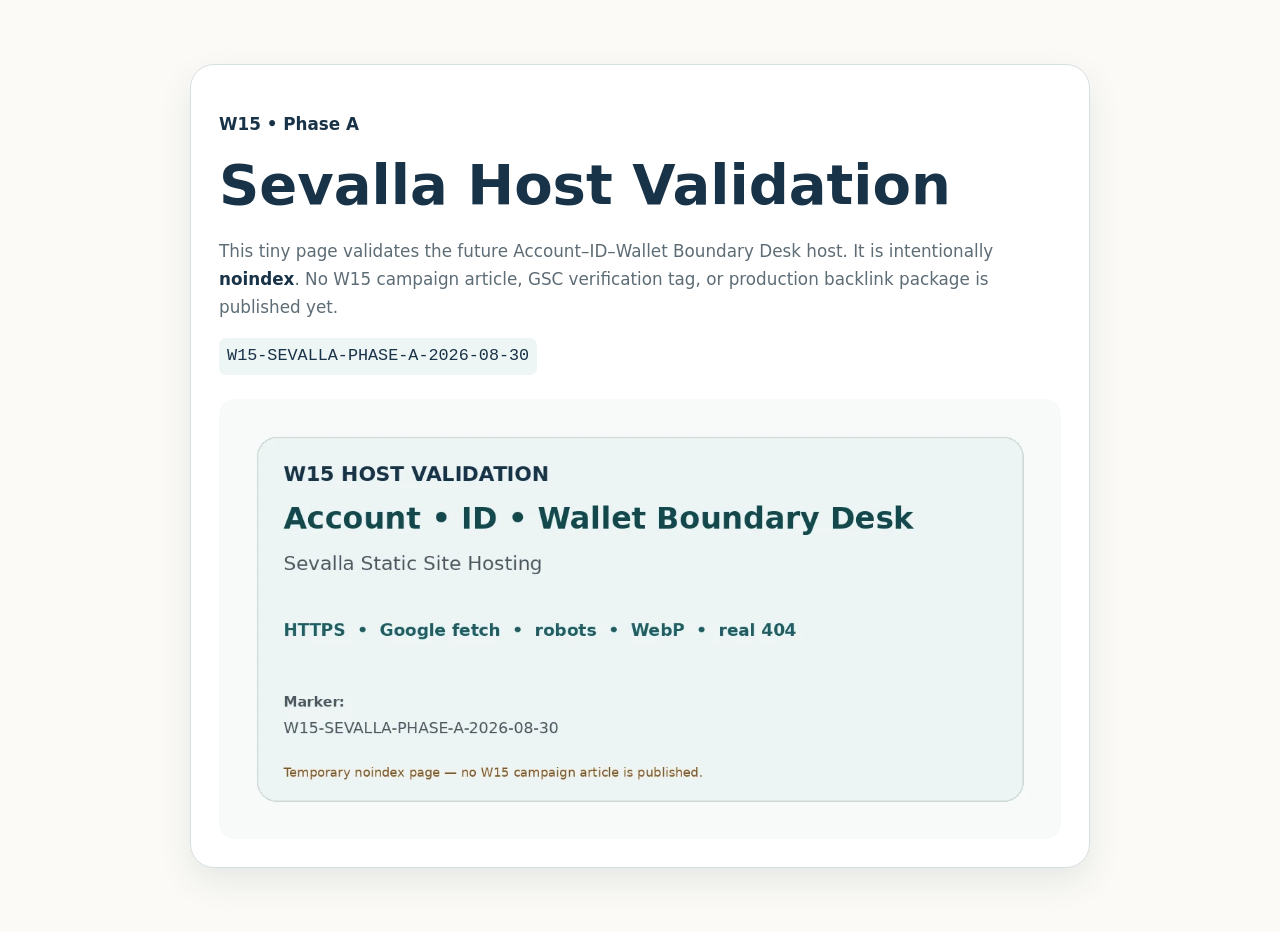
==== index.html @ b3100355 "Add files via upload" ====
<!doctype html>
<html lang="en-PK">
<head>
<meta charset="utf-8">
<meta name="viewport" content="width=device-width,initial-scale=1">
<title>W15 Host Validation — Account ID Wallet Boundary Desk</title>
<meta name="description" content="Temporary W15 Sevalla static-host validation page.">
<meta name="robots" content="noindex,follow,max-image-preview:large">
<meta name="googlebot" content="noindex,follow,max-image-preview:large">
<style>
:root{--ink:#183247;--muted:#5d6c75;--paper:#fbfaf6;--panel:#eef5f5;--line:#d7e0e1}
*{box-sizing:border-box}
body{margin:0;background:var(--paper);color:var(--ink);font-family:Inter,system-ui,-apple-system,BlinkMacSystemFont,"Segoe UI",sans-serif;line-height:1.68}
main{width:min(900px,calc(100% - 36px));margin:64px auto}
.card{background:#fff;border:1px solid var(--line);border-radius:24px;padding:28px;box-shadow:0 14px 34px rgba(24,50,71,.09)}
h1{font-size:clamp(2rem,5vw,3.5rem);line-height:1.08;margin:.15em 0 .38em}
p{font-size:1.05rem;color:var(--muted)}
strong{color:var(--ink)}
img{display:block;max-width:100%;height:auto;border-radius:16px;margin-top:24px}
code{display:inline-block;background:var(--panel);padding:.25em .48em;border-radius:7px;color:var(--ink)}
</style>
</head>
<body>
<main>
  <section class="card">
    <p><strong>W15 • Phase A</strong></p>
    <h1>Sevalla Host Validation</h1>
    <p>This tiny page validates the future Account–ID–Wallet Boundary Desk host. It is intentionally <strong>noindex</strong>. No W15 campaign article, GSC verification tag, or production backlink package is published yet.</p>
    <p><code>W15-SEVALLA-PHASE-A-2026-08-30</code></p>
    <img src="/validation.webp" width="1200" height="628" alt="W15 Sevalla host validation for Account ID Wallet boundary desk">
  </section>
</main>
</body>
</html>
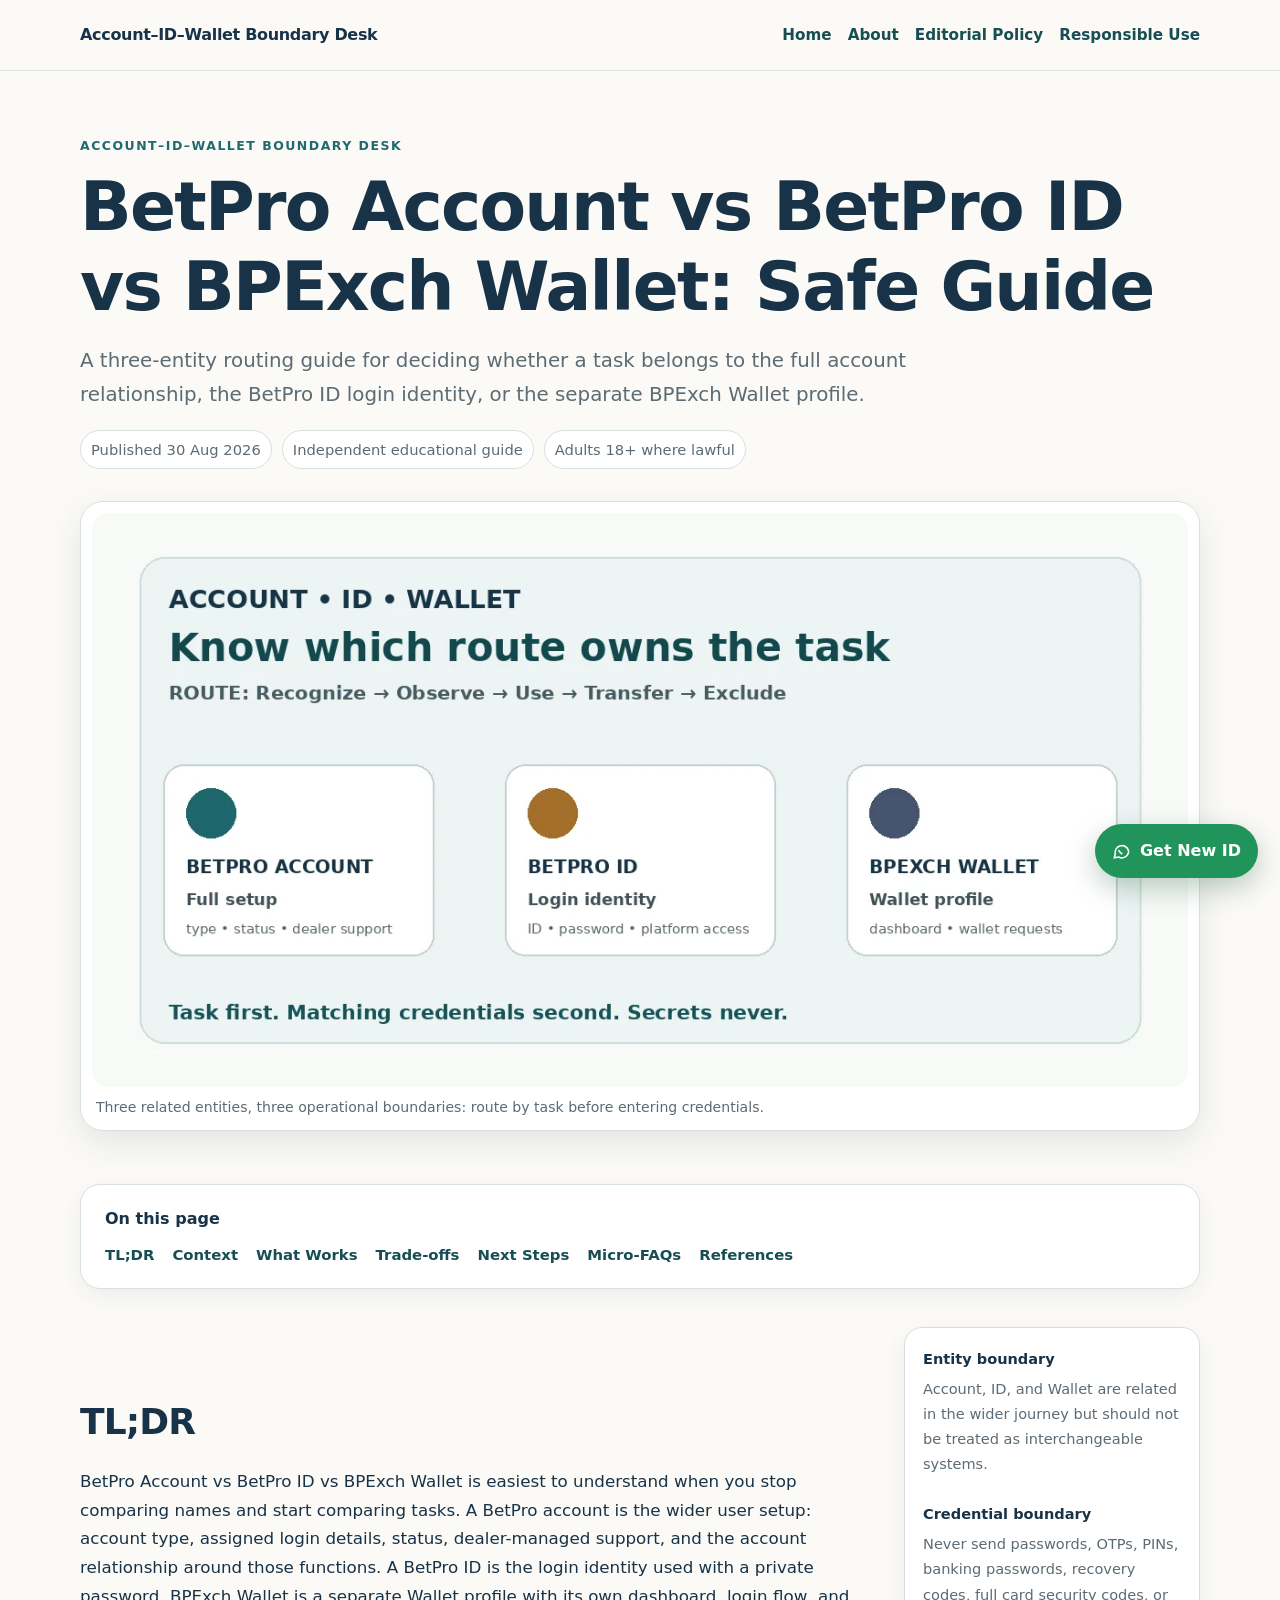
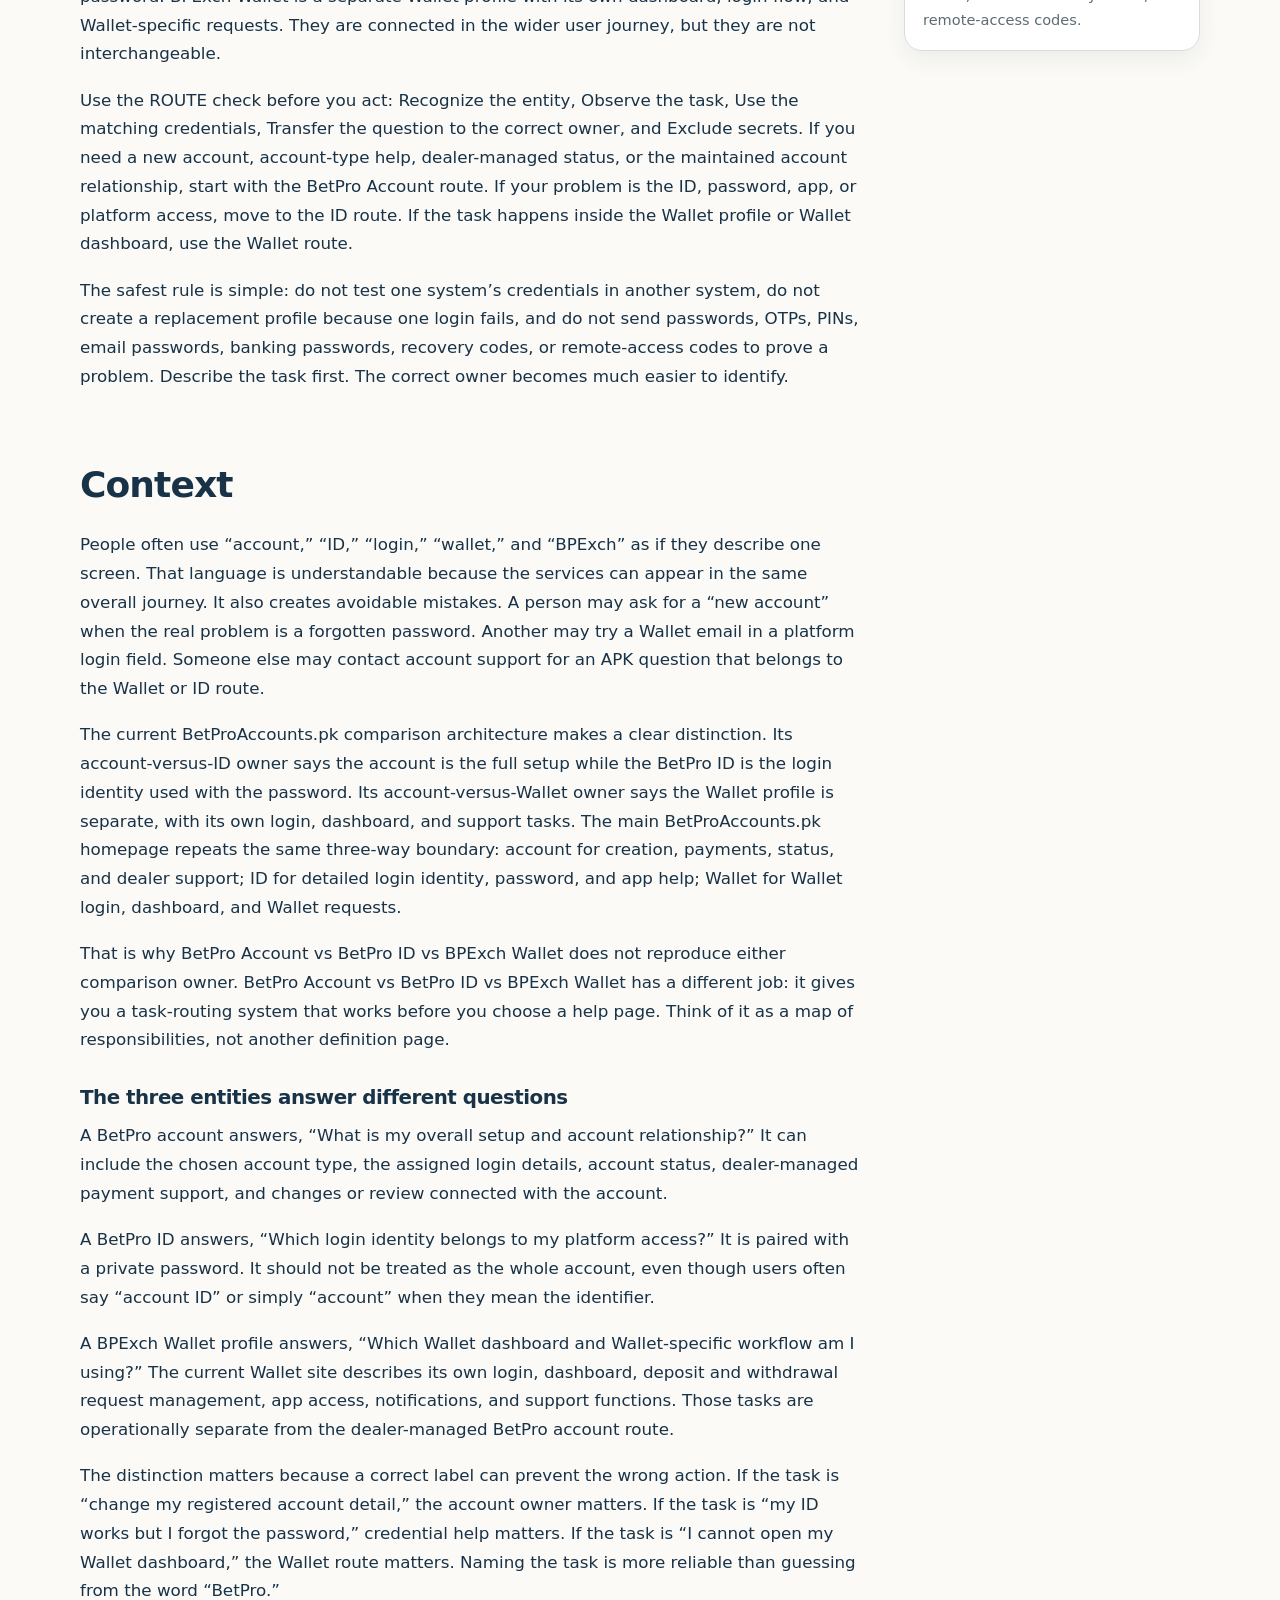
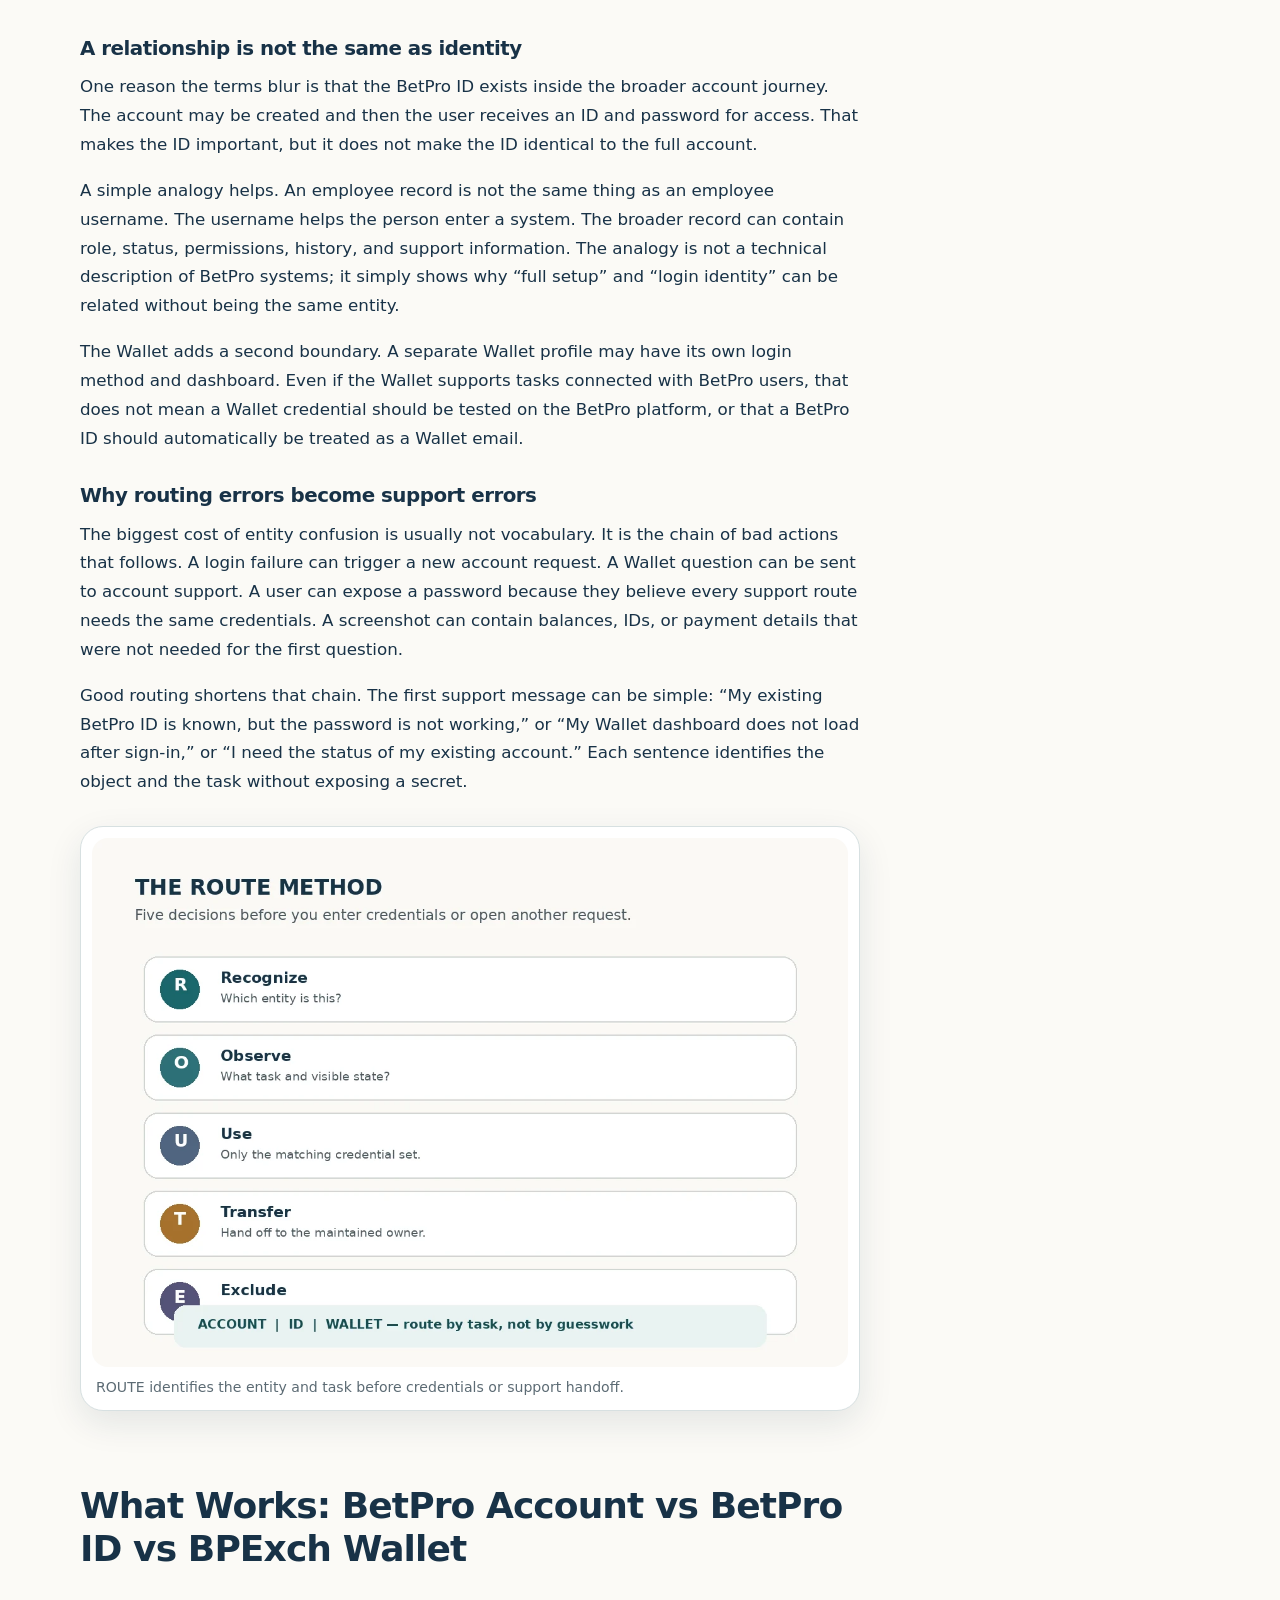
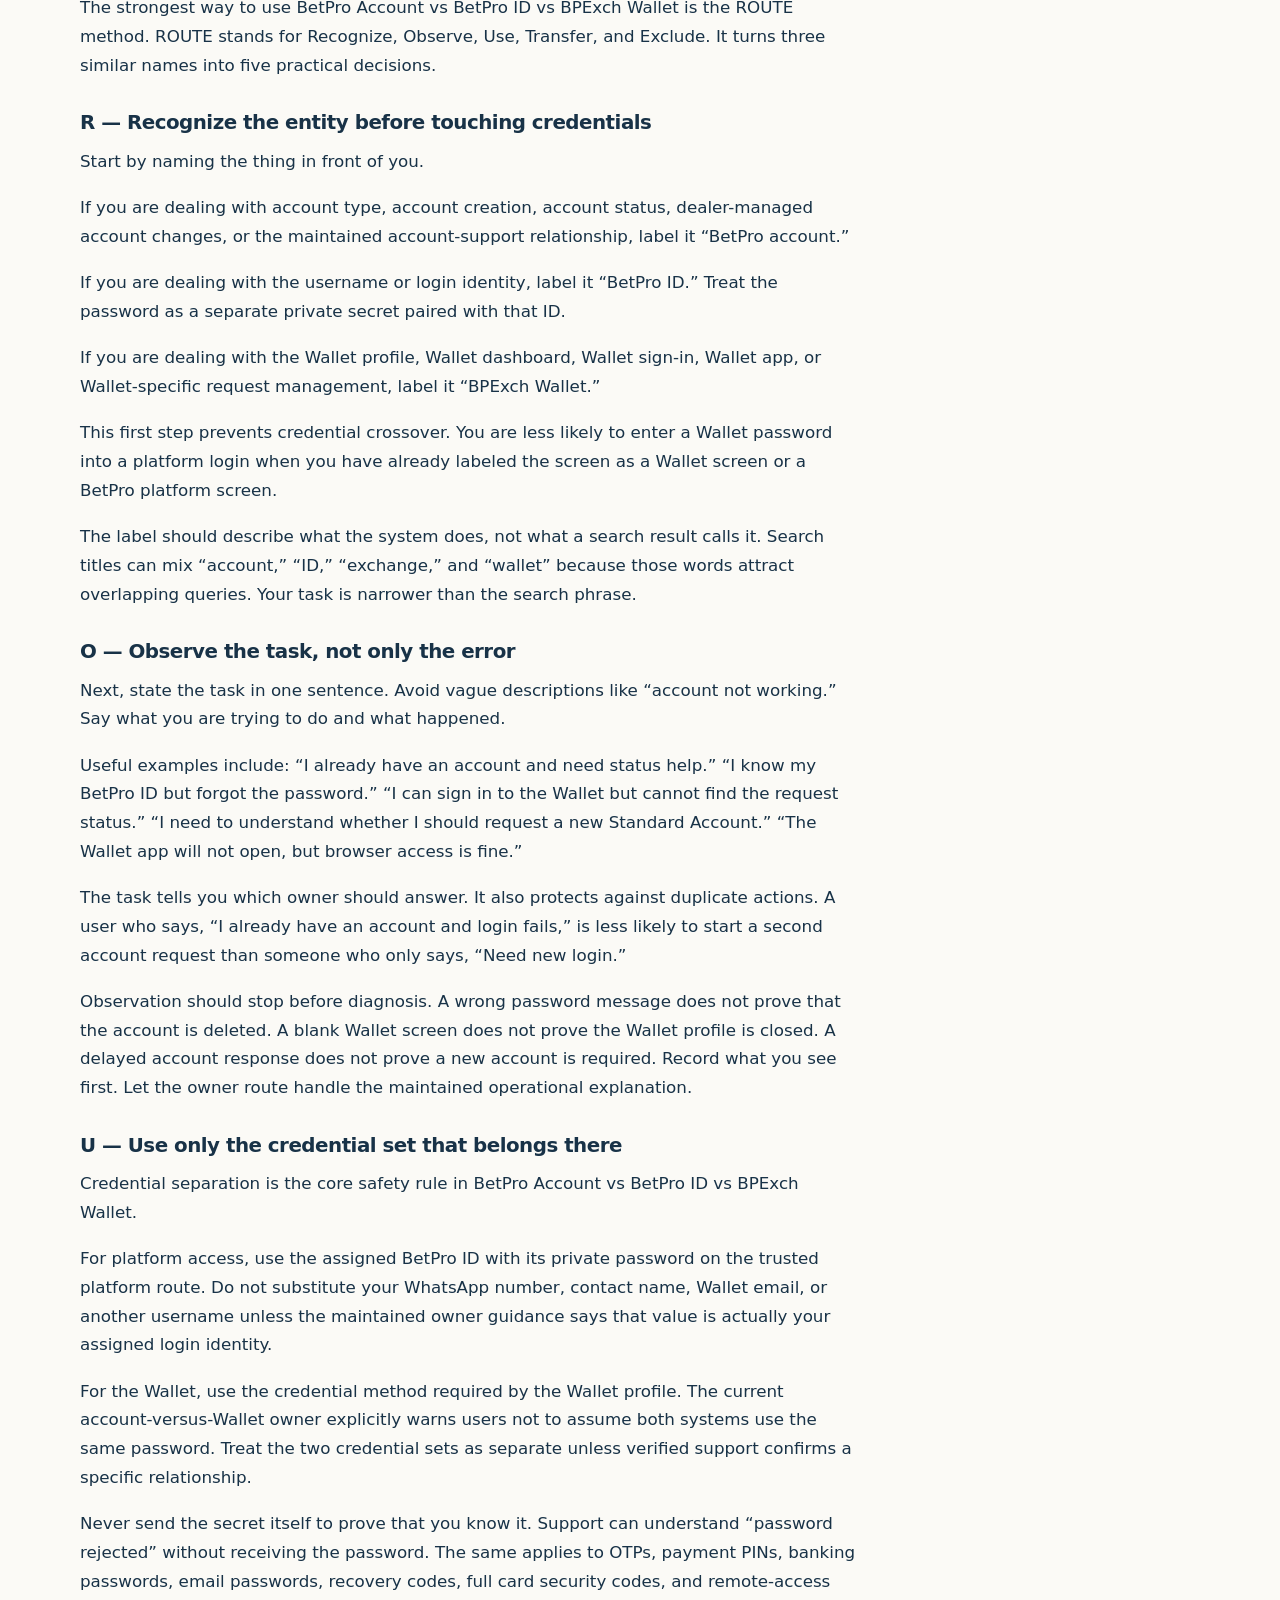
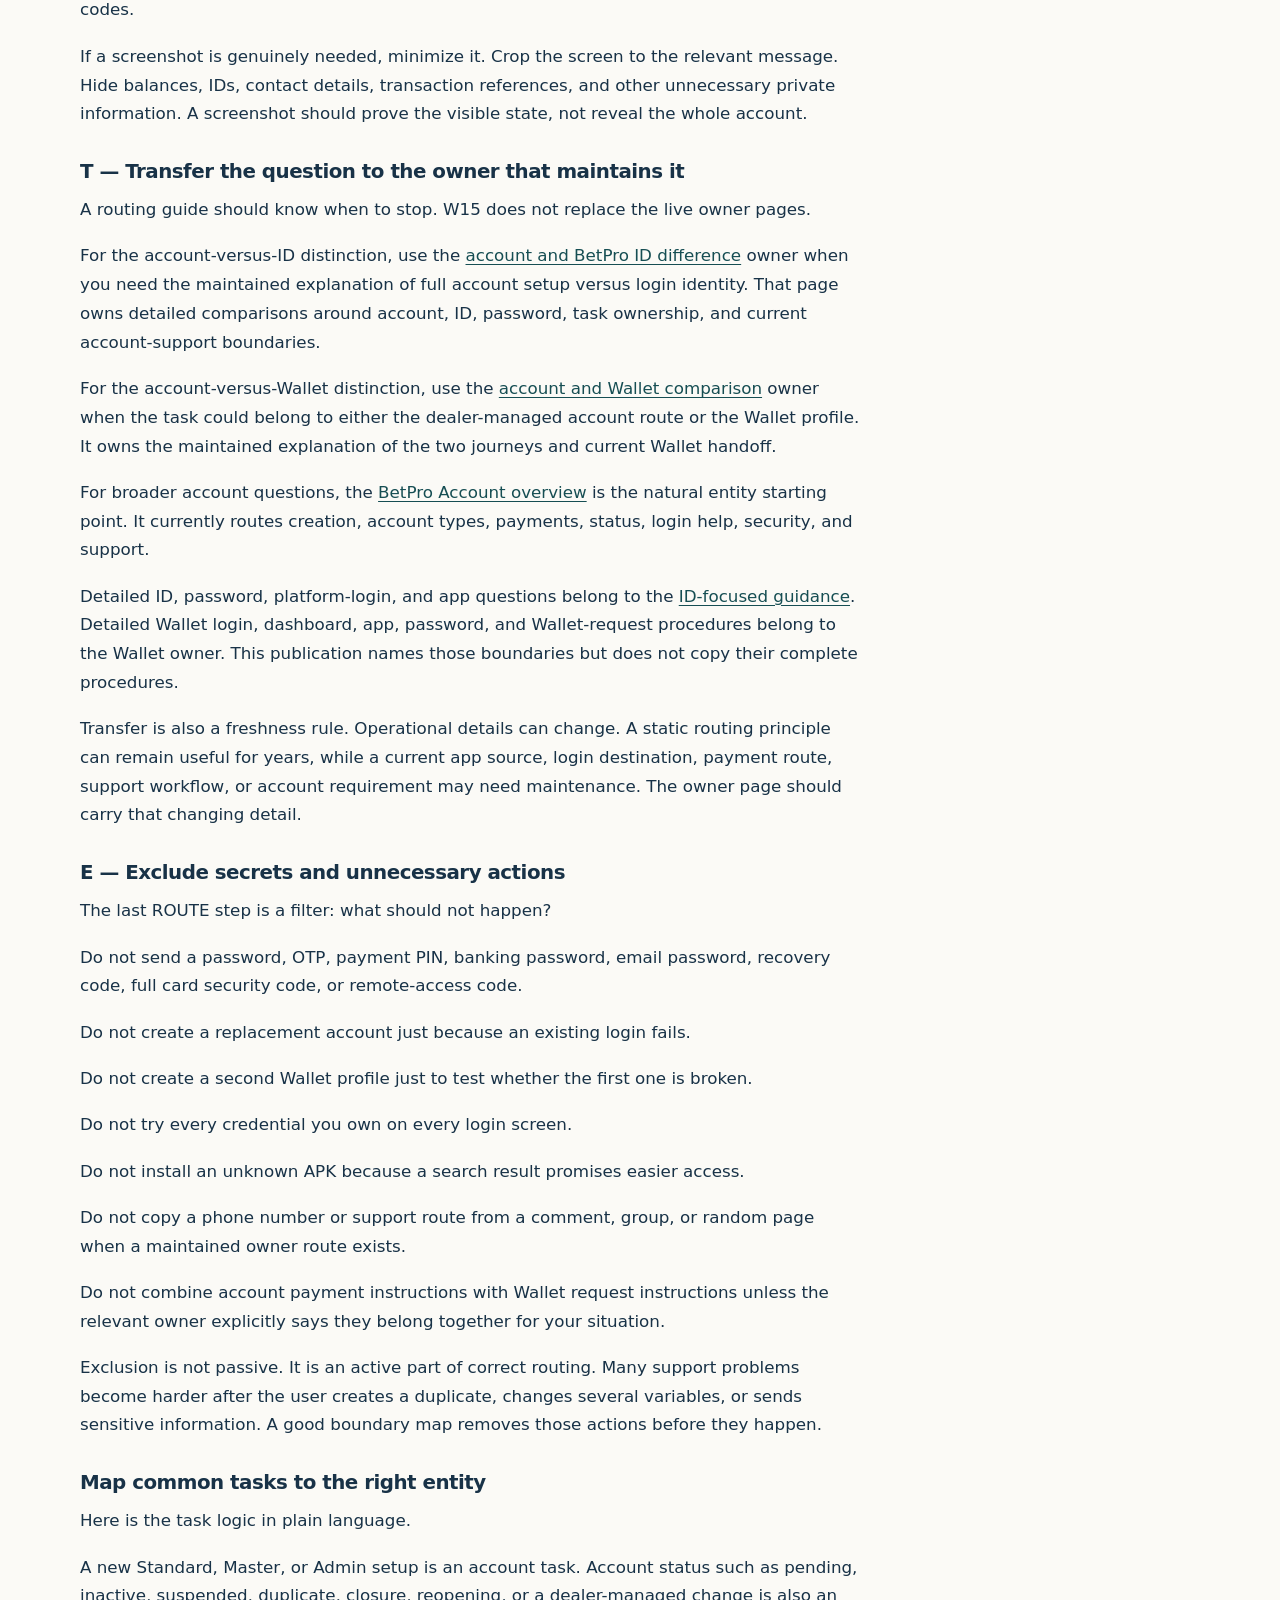
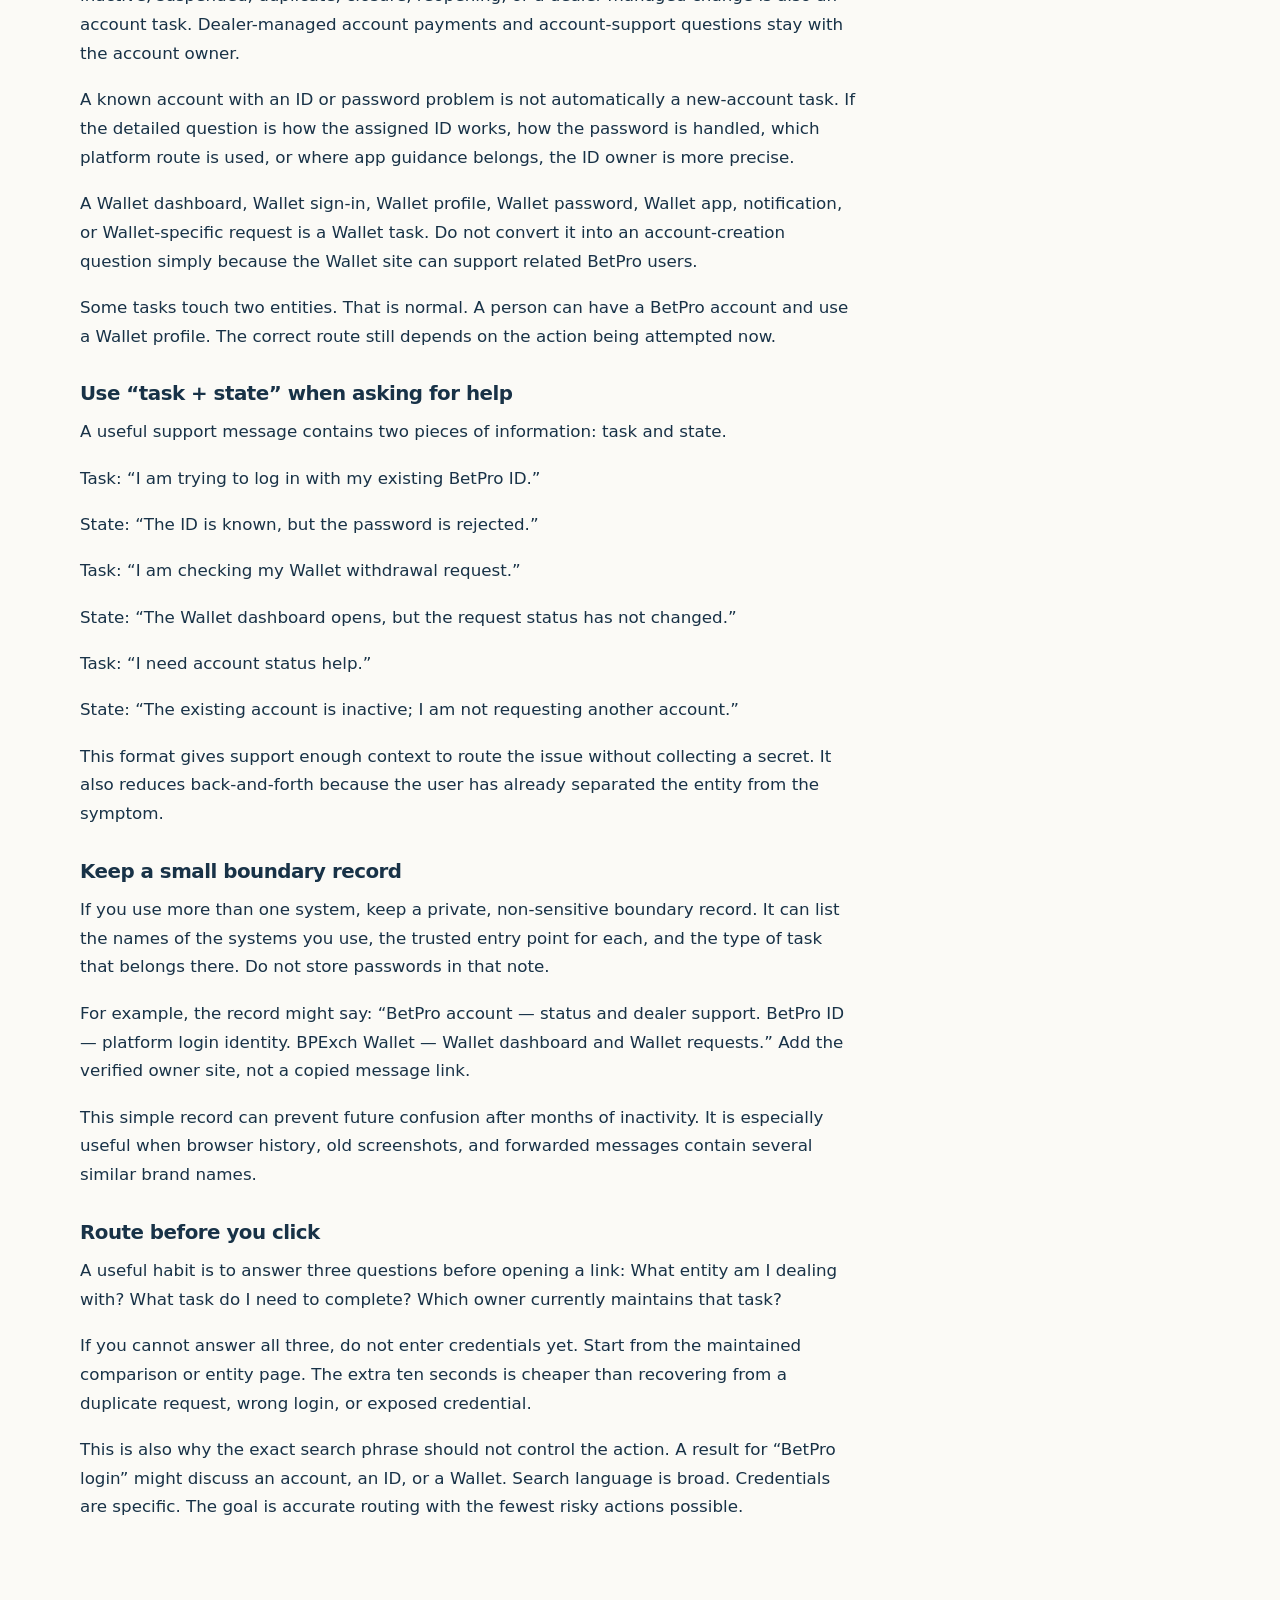
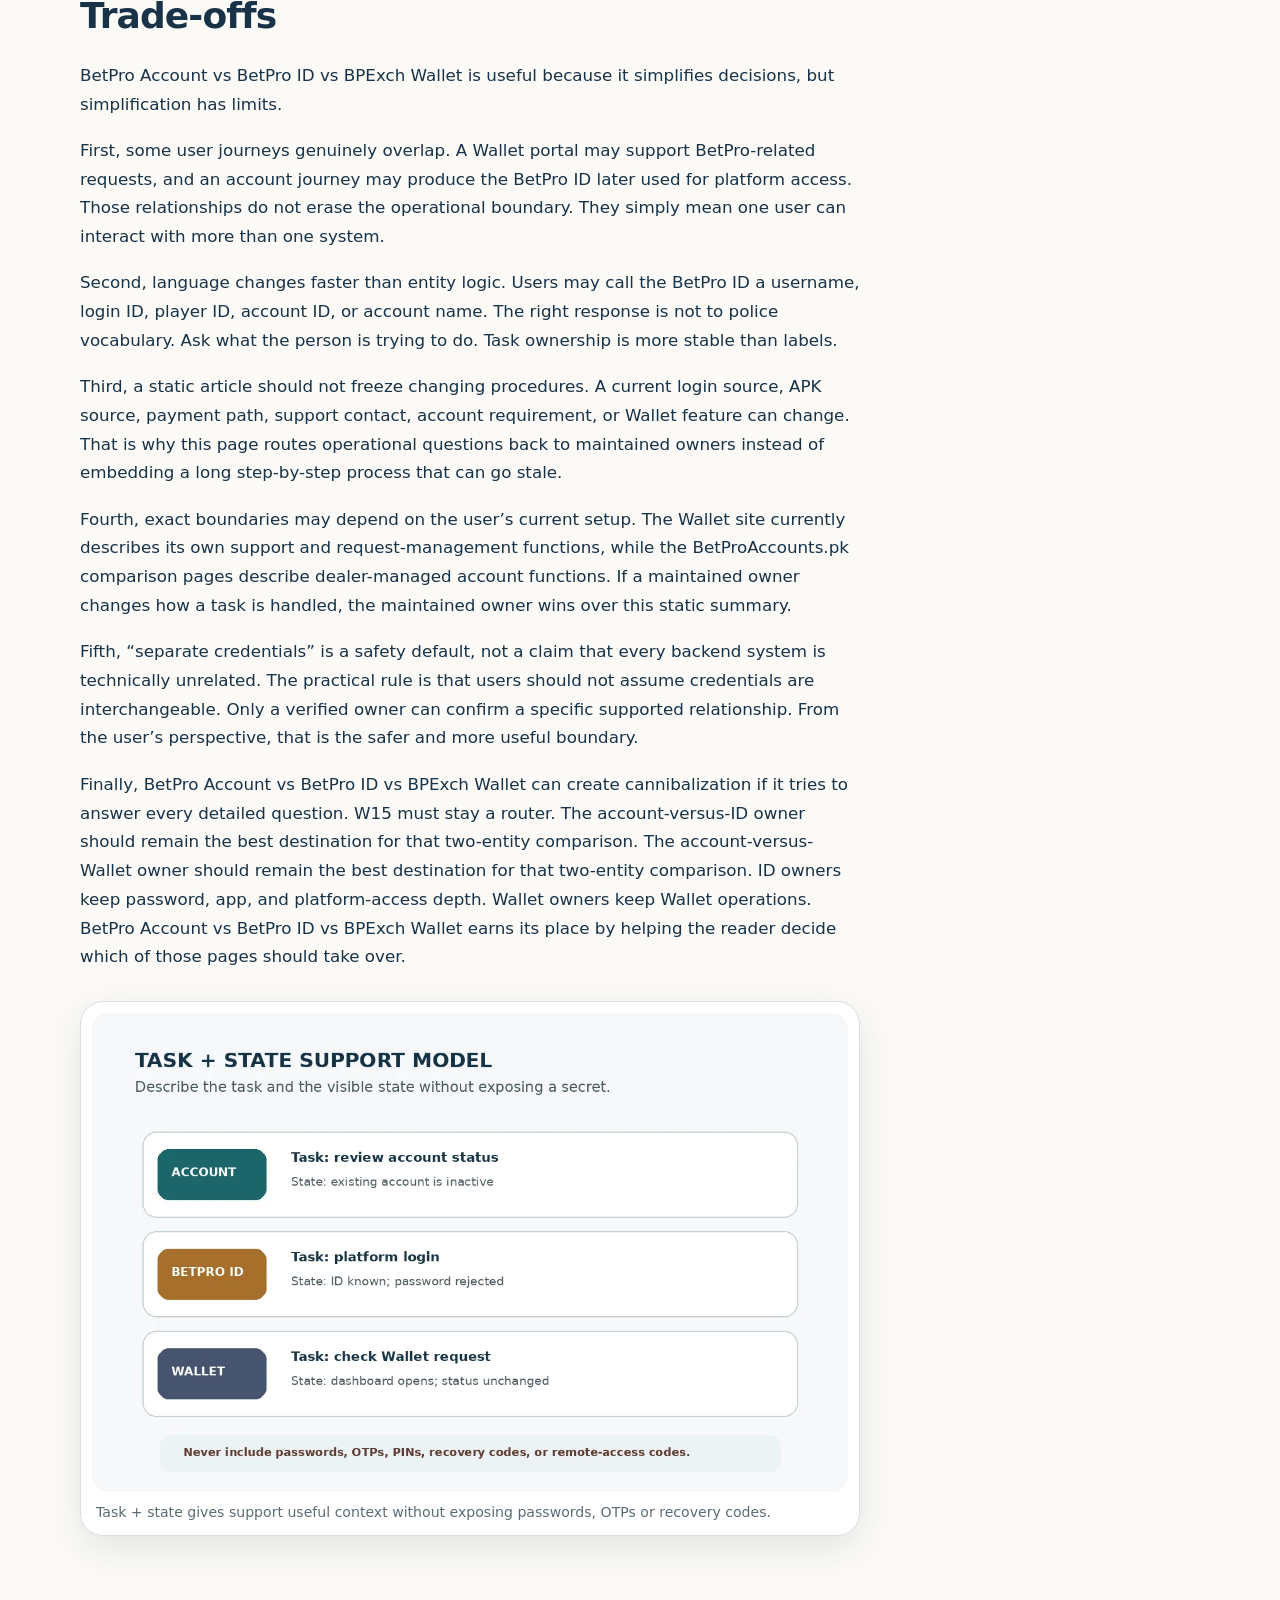
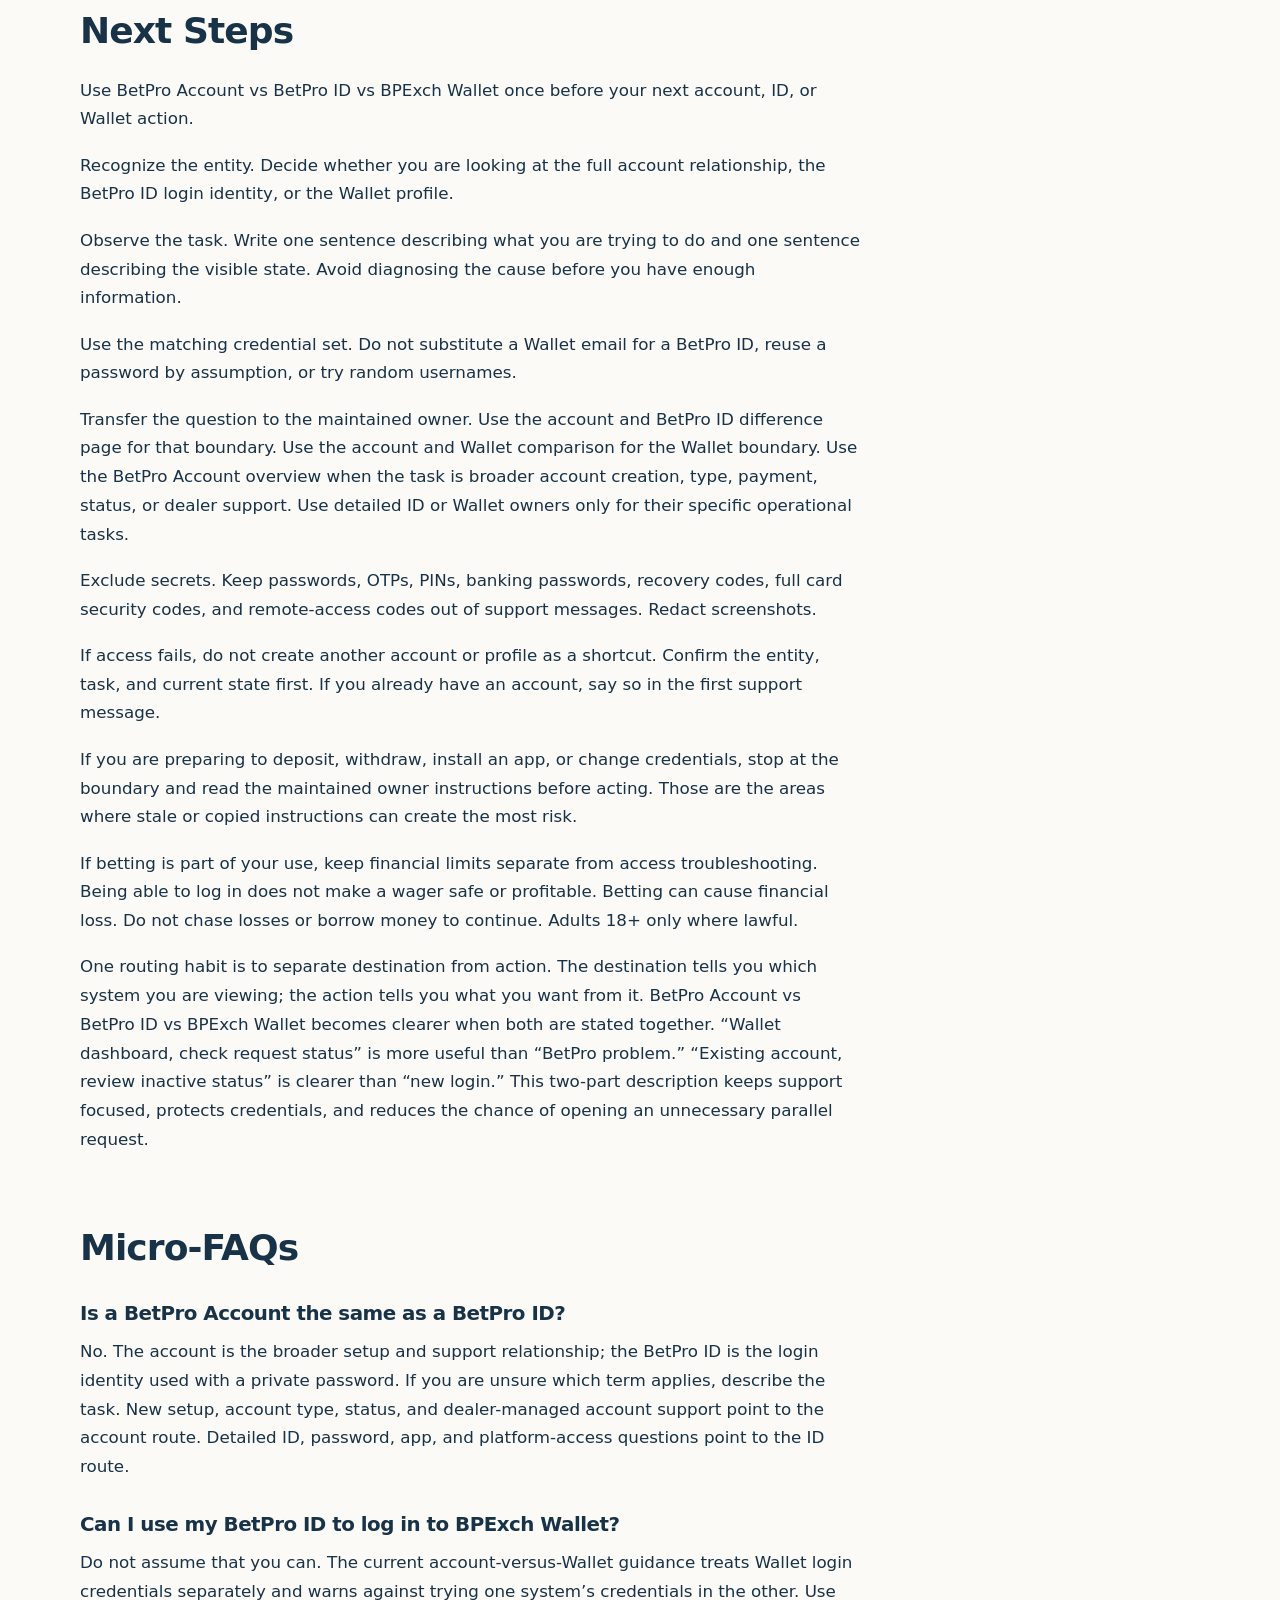
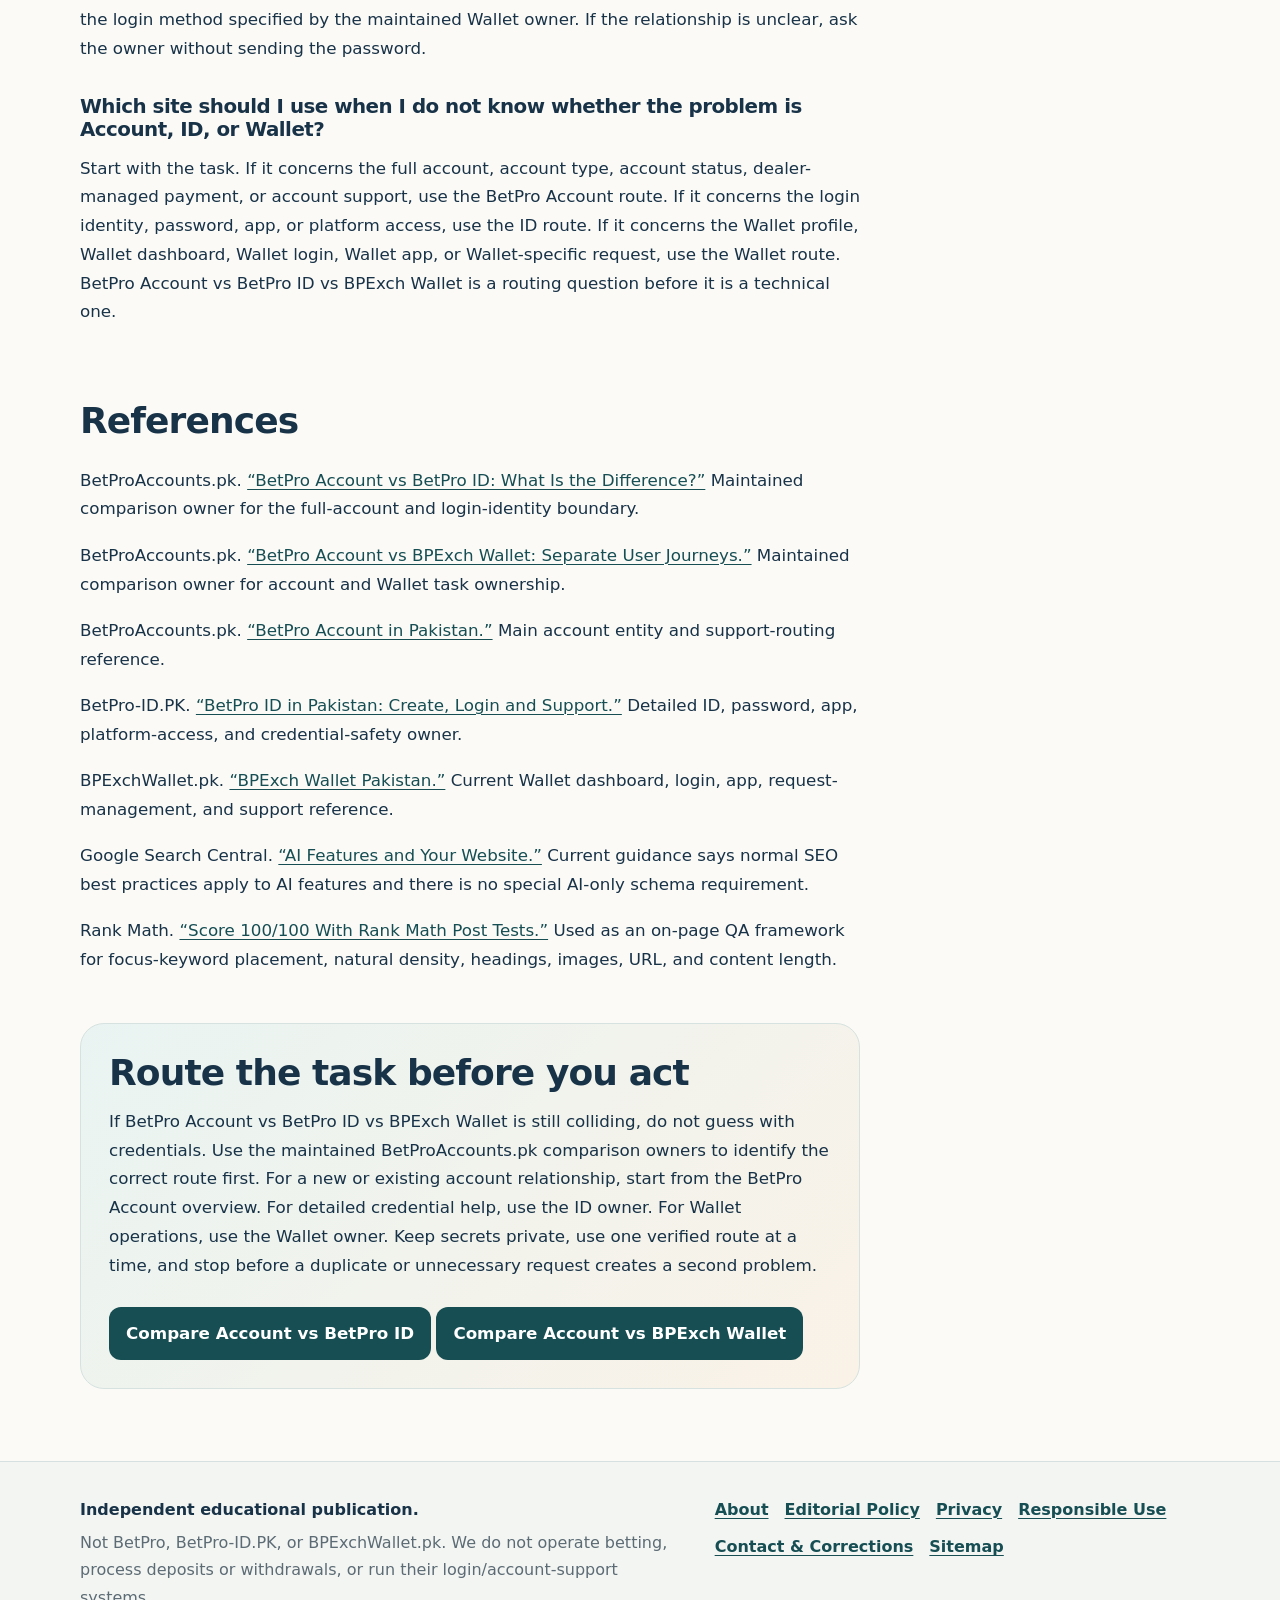
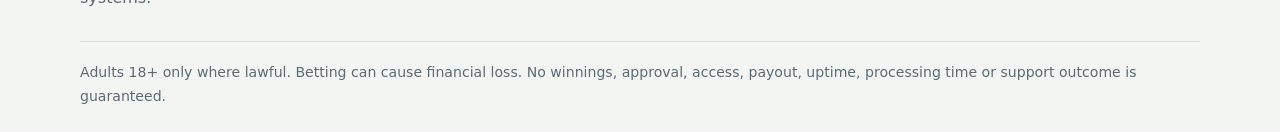
==== commit b0b8ae63: "Add files via upload" ====
--- a/index.html
+++ b/index.html
@@ -3,32 +3,122 @@
 <head>
 <meta charset="utf-8">
 <meta name="viewport" content="width=device-width,initial-scale=1">
-<title>W15 Host Validation — Account ID Wallet Boundary Desk</title>
-<meta name="description" content="Temporary W15 Sevalla static-host validation page.">
-<meta name="robots" content="noindex,follow,max-image-preview:large">
-<meta name="googlebot" content="noindex,follow,max-image-preview:large">
-<style>
-:root{--ink:#183247;--muted:#5d6c75;--paper:#fbfaf6;--panel:#eef5f5;--line:#d7e0e1}
-*{box-sizing:border-box}
-body{margin:0;background:var(--paper);color:var(--ink);font-family:Inter,system-ui,-apple-system,BlinkMacSystemFont,"Segoe UI",sans-serif;line-height:1.68}
-main{width:min(900px,calc(100% - 36px));margin:64px auto}
-.card{background:#fff;border:1px solid var(--line);border-radius:24px;padding:28px;box-shadow:0 14px 34px rgba(24,50,71,.09)}
-h1{font-size:clamp(2rem,5vw,3.5rem);line-height:1.08;margin:.15em 0 .38em}
-p{font-size:1.05rem;color:var(--muted)}
-strong{color:var(--ink)}
-img{display:block;max-width:100%;height:auto;border-radius:16px;margin-top:24px}
-code{display:inline-block;background:var(--panel);padding:.25em .48em;border-radius:7px;color:var(--ink)}
-</style>
+<title>BetPro Account vs BetPro ID vs BPExch Wallet: Safe Guide</title>
+<meta name="description" content="BetPro Account vs BetPro ID vs BPExch Wallet explained by task, credentials, support owner, and privacy boundaries so you choose the right route.">
+<meta name="robots" content="index,follow,max-image-preview:large">
+<meta name="googlebot" content="index,follow,max-image-preview:large">
+<meta name="google-site-verification" content="hveNknq0QRb-euWzdTjgXAFqVO-na70JGhI0lfQrDl8">
+<link rel="canonical" href="https://betpro-account-ecvu1.sevalla.page/">
+<link rel="stylesheet" href="/assets-v15.css?v=20260830">
+<link rel="icon" href="/favicon.svg" type="image/svg+xml">
+<link rel="manifest" href="/site.webmanifest">
+<meta name="theme-color" content="#183247">
+<meta property="og:type" content="article">
+<meta property="og:title" content="BetPro Account vs BetPro ID vs BPExch Wallet: Safe Guide">
+<meta property="og:description" content="BetPro Account vs BetPro ID vs BPExch Wallet explained by task, credentials, support owner, and privacy boundaries so you choose the right route.">
+<meta property="og:url" content="https://betpro-account-ecvu1.sevalla.page/">
+<meta property="og:image" content="https://betpro-account-ecvu1.sevalla.page/images/betpro-account-vs-id-vs-wallet.webp">
+<meta property="og:image:width" content="1200">
+<meta property="og:image:height" content="628">
+<meta property="og:image:alt" content="BetPro Account vs BetPro ID vs BPExch Wallet — safe task and credential boundary map">
+<meta property="og:locale" content="en_PK">
+<meta name="twitter:card" content="summary_large_image">
+<meta name="twitter:title" content="BetPro Account vs BetPro ID vs BPExch Wallet: Safe Guide">
+<meta name="twitter:description" content="BetPro Account vs BetPro ID vs BPExch Wallet explained by task, credentials, support owner, and privacy boundaries so you choose the right route.">
+<meta name="twitter:image" content="https://betpro-account-ecvu1.sevalla.page/images/betpro-account-vs-id-vs-wallet.webp">
+<script type="application/ld+json">{"@context":"https://schema.org","@graph":[{"@type":"Organization","@id":"https://betpro-account-ecvu1.sevalla.page/#organization","name":"Account–ID–Wallet Boundary Desk","url":"https://betpro-account-ecvu1.sevalla.page/","description":"Independent educational publication for routing BetPro Account, BetPro ID and BPExch Wallet tasks."},{"@type":"WebSite","@id":"https://betpro-account-ecvu1.sevalla.page/#website","url":"https://betpro-account-ecvu1.sevalla.page/","name":"Account–ID–Wallet Boundary Desk","publisher":{"@id":"https://betpro-account-ecvu1.sevalla.page/#organization"},"inLanguage":"en-PK"},{"@type":"WebPage","@id":"https://betpro-account-ecvu1.sevalla.page/#webpage","url":"https://betpro-account-ecvu1.sevalla.page/","name":"BetPro Account vs BetPro ID vs BPExch Wallet: Safe Guide","description":"BetPro Account vs BetPro ID vs BPExch Wallet explained by task, credentials, support owner, and privacy boundaries so you choose the right route.","isPartOf":{"@id":"https://betpro-account-ecvu1.sevalla.page/#website"},"breadcrumb":{"@id":"https://betpro-account-ecvu1.sevalla.page/#breadcrumb"},"inLanguage":"en-PK"},{"@type":"Article","@id":"https://betpro-account-ecvu1.sevalla.page/#article","headline":"BetPro Account vs BetPro ID vs BPExch Wallet: Safe Guide","description":"BetPro Account vs BetPro ID vs BPExch Wallet explained by task, credentials, support owner, and privacy boundaries so you choose the right route.","mainEntityOfPage":{"@id":"https://betpro-account-ecvu1.sevalla.page/#webpage"},"author":{"@id":"https://betpro-account-ecvu1.sevalla.page/#organization"},"publisher":{"@id":"https://betpro-account-ecvu1.sevalla.page/#organization"},"datePublished":"2026-08-30","dateModified":"2026-08-30","image":["https://betpro-account-ecvu1.sevalla.page/images/betpro-account-vs-id-vs-wallet.webp","https://betpro-account-ecvu1.sevalla.page/images/route-entity-decision-map.webp","https://betpro-account-ecvu1.sevalla.page/images/task-state-safe-support.webp"],"about":[{"@type":"Thing","name":"BetPro Account"},{"@type":"Thing","name":"BetPro ID"},{"@type":"Thing","name":"BPExch Wallet"},{"@type":"Thing","name":"task routing"}],"isAccessibleForFree":true,"inLanguage":"en-PK"},{"@type":"BreadcrumbList","@id":"https://betpro-account-ecvu1.sevalla.page/#breadcrumb","itemListElement":[{"@type":"ListItem","position":1,"name":"Home","item":"https://betpro-account-ecvu1.sevalla.page/"}]}]}</script>
 </head>
 <body>
-<main>
-  <section class="card">
-    <p><strong>W15 • Phase A</strong></p>
-    <h1>Sevalla Host Validation</h1>
-    <p>This tiny page validates the future Account–ID–Wallet Boundary Desk host. It is intentionally <strong>noindex</strong>. No W15 campaign article, GSC verification tag, or production backlink package is published yet.</p>
-    <p><code>W15-SEVALLA-PHASE-A-2026-08-30</code></p>
-    <img src="/validation.webp" width="1200" height="628" alt="W15 Sevalla host validation for Account ID Wallet boundary desk">
-  </section>
+<a class="skip" href="#main">Skip to content</a>
+<header class="site-header">
+  <div class="wrap nav-wrap">
+    <a class="brand" href="/">Account–ID–Wallet Boundary Desk</a>
+    <nav aria-label="Primary">
+      <a href="/">Home</a>
+      <a href="/about.html">About</a>
+      <a href="/editorial-policy.html">Editorial Policy</a>
+      <a href="/responsible-use.html">Responsible Use</a>
+    </nav>
+  </div>
+</header>
+<main id="main">
+<section class="hero">
+  <div class="wrap">
+    <p class="eyebrow">Account–ID–Wallet Boundary Desk</p>
+    <h1>BetPro Account vs BetPro ID vs BPExch Wallet: Safe Guide</h1>
+    <p class="deck">A three-entity routing guide for deciding whether a task belongs to the full account relationship, the BetPro ID login identity, or the separate BPExch Wallet profile.</p>
+    <div class="meta-row">
+      <span class="badge">Published 30 Aug 2026</span>
+      <span class="badge">Independent educational guide</span>
+      <span class="badge">Adults 18+ where lawful</span>
+    </div>
+    <figure class="hero-figure" data-exclude-wordcount="true">
+      <img src="/images/betpro-account-vs-id-vs-wallet.webp" width="1200" height="628"
+      alt="BetPro Account vs BetPro ID vs BPExch Wallet — safe task and credential boundary map" fetchpriority="high" decoding="async">
+      <figcaption>Three related entities, three operational boundaries: route by task before entering credentials.</figcaption>
+    </figure>
+  </div>
+</section>
+
+<nav class="toc wrap" aria-label="Article contents" data-exclude-wordcount="true">
+  <strong>On this page</strong>
+  <ul>
+    <li><a href="#tldr">TL;DR</a></li>
+    <li><a href="#context">Context</a></li>
+    <li><a href="#what-works">What Works</a></li>
+    <li><a href="#trade-offs">Trade-offs</a></li>
+    <li><a href="#next-steps">Next Steps</a></li>
+    <li><a href="#micro-faqs">Micro-FAQs</a></li>
+    <li><a href="#references">References</a></li>
+  </ul>
+</nav>
+
+<div class="wrap article-shell">
+  <article id="article-body" aria-label="BetPro Account vs BetPro ID vs BPExch Wallet guide">
+    <h2 id="tldr">TL;DR</h2><p>BetPro Account vs BetPro ID vs BPExch Wallet is easiest to understand when you stop comparing names and start comparing tasks. A BetPro account is the wider user setup: account type, assigned login details, status, dealer-managed support, and the account relationship around those functions. A BetPro ID is the login identity used with a private password. BPExch Wallet is a separate Wallet profile with its own dashboard, login flow, and Wallet-specific requests. They are connected in the wider user journey, but they are not interchangeable.</p><p>Use the ROUTE check before you act: Recognize the entity, Observe the task, Use the matching credentials, Transfer the question to the correct owner, and Exclude secrets. If you need a new account, account-type help, dealer-managed status, or the maintained account relationship, start with the BetPro Account route. If your problem is the ID, password, app, or platform access, move to the ID route. If the task happens inside the Wallet profile or Wallet dashboard, use the Wallet route.</p><p>The safest rule is simple: do not test one system’s credentials in another system, do not create a replacement profile because one login fails, and do not send passwords, OTPs, PINs, email passwords, banking passwords, recovery codes, or remote-access codes to prove a problem. Describe the task first. The correct owner becomes much easier to identify.</p><h2 id="context">Context</h2><p>People often use “account,” “ID,” “login,” “wallet,” and “BPExch” as if they describe one screen. That language is understandable because the services can appear in the same overall journey. It also creates avoidable mistakes. A person may ask for a “new account” when the real problem is a forgotten password. Another may try a Wallet email in a platform login field. Someone else may contact account support for an APK question that belongs to the Wallet or ID route.</p><p>The current BetProAccounts.pk comparison architecture makes a clear distinction. Its account-versus-ID owner says the account is the full setup while the BetPro ID is the login identity used with the password. Its account-versus-Wallet owner says the Wallet profile is separate, with its own login, dashboard, and support tasks. The main BetProAccounts.pk homepage repeats the same three-way boundary: account for creation, payments, status, and dealer support; ID for detailed login identity, password, and app help; Wallet for Wallet login, dashboard, and Wallet requests.</p><p>That is why BetPro Account vs BetPro ID vs BPExch Wallet does not reproduce either comparison owner. BetPro Account vs BetPro ID vs BPExch Wallet has a different job: it gives you a task-routing system that works before you choose a help page. Think of it as a map of responsibilities, not another definition page.</p><h3 id="the-three-entities-answer-different-questions">The three entities answer different questions</h3><p>A BetPro account answers, “What is my overall setup and account relationship?” It can include the chosen account type, the assigned login details, account status, dealer-managed payment support, and changes or review connected with the account.</p><p>A BetPro ID answers, “Which login identity belongs to my platform access?” It is paired with a private password. It should not be treated as the whole account, even though users often say “account ID” or simply “account” when they mean the identifier.</p><p>A BPExch Wallet profile answers, “Which Wallet dashboard and Wallet-specific workflow am I using?” The current Wallet site describes its own login, dashboard, deposit and withdrawal request management, app access, notifications, and support functions. Those tasks are operationally separate from the dealer-managed BetPro account route.</p><p>The distinction matters because a correct label can prevent the wrong action. If the task is “change my registered account detail,” the account owner matters. If the task is “my ID works but I forgot the password,” credential help matters. If the task is “I cannot open my Wallet dashboard,” the Wallet route matters. Naming the task is more reliable than guessing from the word “BetPro.”</p><h3 id="a-relationship-is-not-the-same-as-identity">A relationship is not the same as identity</h3><p>One reason the terms blur is that the BetPro ID exists inside the broader account journey. The account may be created and then the user receives an ID and password for access. That makes the ID important, but it does not make the ID identical to the full account.</p><p>A simple analogy helps. An employee record is not the same thing as an employee username. The username helps the person enter a system. The broader record can contain role, status, permissions, history, and support information. The analogy is not a technical description of BetPro systems; it simply shows why “full setup” and “login identity” can be related without being the same entity.</p><p>The Wallet adds a second boundary. A separate Wallet profile may have its own login method and dashboard. Even if the Wallet supports tasks connected with BetPro users, that does not mean a Wallet credential should be tested on the BetPro platform, or that a BetPro ID should automatically be treated as a Wallet email.</p><h3 id="why-routing-errors-become-support-errors">Why routing errors become support errors</h3><p>The biggest cost of entity confusion is usually not vocabulary. It is the chain of bad actions that follows. A login failure can trigger a new account request. A Wallet question can be sent to account support. A user can expose a password because they believe every support route needs the same credentials. A screenshot can contain balances, IDs, or payment details that were not needed for the first question.</p><p>Good routing shortens that chain. The first support message can be simple: “My existing BetPro ID is known, but the password is not working,” or “My Wallet dashboard does not load after sign-in,” or “I need the status of my existing account.” Each sentence identifies the object and the task without exposing a secret.</p><figure class="content-figure" data-exclude-wordcount="true">
+<img src="/images/route-entity-decision-map.webp" width="1200" height="840" loading="lazy" decoding="async"
+alt="ROUTE decision map for BetPro Account, BetPro ID and BPExch Wallet">
+<figcaption>ROUTE identifies the entity and task before credentials or support handoff.</figcaption>
+</figure><h2 id="what-works">What Works: BetPro Account vs BetPro ID vs BPExch Wallet</h2><p>The strongest way to use BetPro Account vs BetPro ID vs BPExch Wallet is the ROUTE method. ROUTE stands for Recognize, Observe, Use, Transfer, and Exclude. It turns three similar names into five practical decisions.</p><h3 id="r-recognize-the-entity-before-touching-credentials">R — Recognize the entity before touching credentials</h3><p>Start by naming the thing in front of you.</p><p>If you are dealing with account type, account creation, account status, dealer-managed account changes, or the maintained account-support relationship, label it “BetPro account.”</p><p>If you are dealing with the username or login identity, label it “BetPro ID.” Treat the password as a separate private secret paired with that ID.</p><p>If you are dealing with the Wallet profile, Wallet dashboard, Wallet sign-in, Wallet app, or Wallet-specific request management, label it “BPExch Wallet.”</p><p>This first step prevents credential crossover. You are less likely to enter a Wallet password into a platform login when you have already labeled the screen as a Wallet screen or a BetPro platform screen.</p><p>The label should describe what the system does, not what a search result calls it. Search titles can mix “account,” “ID,” “exchange,” and “wallet” because those words attract overlapping queries. Your task is narrower than the search phrase.</p><h3 id="o-observe-the-task-not-only-the-error">O — Observe the task, not only the error</h3><p>Next, state the task in one sentence. Avoid vague descriptions like “account not working.” Say what you are trying to do and what happened.</p><p>Useful examples include: “I already have an account and need status help.” “I know my BetPro ID but forgot the password.” “I can sign in to the Wallet but cannot find the request status.” “I need to understand whether I should request a new Standard Account.” “The Wallet app will not open, but browser access is fine.”</p><p>The task tells you which owner should answer. It also protects against duplicate actions. A user who says, “I already have an account and login fails,” is less likely to start a second account request than someone who only says, “Need new login.”</p><p>Observation should stop before diagnosis. A wrong password message does not prove that the account is deleted. A blank Wallet screen does not prove the Wallet profile is closed. A delayed account response does not prove a new account is required. Record what you see first. Let the owner route handle the maintained operational explanation.</p><h3 id="u-use-only-the-credential-set-that-belongs-there">U — Use only the credential set that belongs there</h3><p>Credential separation is the core safety rule in BetPro Account vs BetPro ID vs BPExch Wallet.</p><p>For platform access, use the assigned BetPro ID with its private password on the trusted platform route. Do not substitute your WhatsApp number, contact name, Wallet email, or another username unless the maintained owner guidance says that value is actually your assigned login identity.</p><p>For the Wallet, use the credential method required by the Wallet profile. The current account-versus-Wallet owner explicitly warns users not to assume both systems use the same password. Treat the two credential sets as separate unless verified support confirms a specific relationship.</p><p>Never send the secret itself to prove that you know it. Support can understand “password rejected” without receiving the password. The same applies to OTPs, payment PINs, banking passwords, email passwords, recovery codes, full card security codes, and remote-access codes.</p><p>If a screenshot is genuinely needed, minimize it. Crop the screen to the relevant message. Hide balances, IDs, contact details, transaction references, and other unnecessary private information. A screenshot should prove the visible state, not reveal the whole account.</p><h3 id="t-transfer-the-question-to-the-owner-that-maintains-it">T — Transfer the question to the owner that maintains it</h3><p>A routing guide should know when to stop. W15 does not replace the live owner pages.</p><p>For the account-versus-ID distinction, use the <a href="https://betproaccounts.pk/betpro-account-vs-betpro-id">account and BetPro ID difference</a> owner when you need the maintained explanation of full account setup versus login identity. That page owns detailed comparisons around account, ID, password, task ownership, and current account-support boundaries.</p><p>For the account-versus-Wallet distinction, use the <a href="https://betproaccounts.pk/betpro-account-vs-bpexch-wallet">account and Wallet comparison</a> owner when the task could belong to either the dealer-managed account route or the Wallet profile. It owns the maintained explanation of the two journeys and current Wallet handoff.</p><p>For broader account questions, the <a href="https://betproaccounts.pk/">BetPro Account overview</a> is the natural entity starting point. It currently routes creation, account types, payments, status, login help, security, and support.</p><p>Detailed ID, password, platform-login, and app questions belong to the <a href="https://betpro-id-in-pakistan.b12sites.com/index">ID-focused guidance</a>. Detailed Wallet login, dashboard, app, password, and Wallet-request procedures belong to the Wallet owner. This publication names those boundaries but does not copy their complete procedures.</p><p>Transfer is also a freshness rule. Operational details can change. A static routing principle can remain useful for years, while a current app source, login destination, payment route, support workflow, or account requirement may need maintenance. The owner page should carry that changing detail.</p><h3 id="e-exclude-secrets-and-unnecessary-actions">E — Exclude secrets and unnecessary actions</h3><p>The last ROUTE step is a filter: what should not happen?</p><p>Do not send a password, OTP, payment PIN, banking password, email password, recovery code, full card security code, or remote-access code.</p><p>Do not create a replacement account just because an existing login fails.</p><p>Do not create a second Wallet profile just to test whether the first one is broken.</p><p>Do not try every credential you own on every login screen.</p><p>Do not install an unknown APK because a search result promises easier access.</p><p>Do not copy a phone number or support route from a comment, group, or random page when a maintained owner route exists.</p><p>Do not combine account payment instructions with Wallet request instructions unless the relevant owner explicitly says they belong together for your situation.</p><p>Exclusion is not passive. It is an active part of correct routing. Many support problems become harder after the user creates a duplicate, changes several variables, or sends sensitive information. A good boundary map removes those actions before they happen.</p><h3 id="map-common-tasks-to-the-right-entity">Map common tasks to the right entity</h3><p>Here is the task logic in plain language.</p><p>A new Standard, Master, or Admin setup is an account task. Account status such as pending, inactive, suspended, duplicate, closure, reopening, or a dealer-managed change is also an account task. Dealer-managed account payments and account-support questions stay with the account owner.</p><p>A known account with an ID or password problem is not automatically a new-account task. If the detailed question is how the assigned ID works, how the password is handled, which platform route is used, or where app guidance belongs, the ID owner is more precise.</p><p>A Wallet dashboard, Wallet sign-in, Wallet profile, Wallet password, Wallet app, notification, or Wallet-specific request is a Wallet task. Do not convert it into an account-creation question simply because the Wallet site can support related BetPro users.</p><p>Some tasks touch two entities. That is normal. A person can have a BetPro account and use a Wallet profile. The correct route still depends on the action being attempted now.</p><h3 id="use-task-state-when-asking-for-help">Use “task + state” when asking for help</h3><p>A useful support message contains two pieces of information: task and state.</p><p>Task: “I am trying to log in with my existing BetPro ID.”</p><p>State: “The ID is known, but the password is rejected.”</p><p>Task: “I am checking my Wallet withdrawal request.”</p><p>State: “The Wallet dashboard opens, but the request status has not changed.”</p><p>Task: “I need account status help.”</p><p>State: “The existing account is inactive; I am not requesting another account.”</p><p>This format gives support enough context to route the issue without collecting a secret. It also reduces back-and-forth because the user has already separated the entity from the symptom.</p><h3 id="keep-a-small-boundary-record">Keep a small boundary record</h3><p>If you use more than one system, keep a private, non-sensitive boundary record. It can list the names of the systems you use, the trusted entry point for each, and the type of task that belongs there. Do not store passwords in that note.</p><p>For example, the record might say: “BetPro account — status and dealer support. BetPro ID — platform login identity. BPExch Wallet — Wallet dashboard and Wallet requests.” Add the verified owner site, not a copied message link.</p><p>This simple record can prevent future confusion after months of inactivity. It is especially useful when browser history, old screenshots, and forwarded messages contain several similar brand names.</p><h3 id="route-before-you-click">Route before you click</h3><p>A useful habit is to answer three questions before opening a link: What entity am I dealing with? What task do I need to complete? Which owner currently maintains that task?</p><p>If you cannot answer all three, do not enter credentials yet. Start from the maintained comparison or entity page. The extra ten seconds is cheaper than recovering from a duplicate request, wrong login, or exposed credential.</p><p>This is also why the exact search phrase should not control the action. A result for “BetPro login” might discuss an account, an ID, or a Wallet. Search language is broad. Credentials are specific. The goal is accurate routing with the fewest risky actions possible.</p><h2 id="trade-offs">Trade-offs</h2><p>BetPro Account vs BetPro ID vs BPExch Wallet is useful because it simplifies decisions, but simplification has limits.</p><p>First, some user journeys genuinely overlap. A Wallet portal may support BetPro-related requests, and an account journey may produce the BetPro ID later used for platform access. Those relationships do not erase the operational boundary. They simply mean one user can interact with more than one system.</p><p>Second, language changes faster than entity logic. Users may call the BetPro ID a username, login ID, player ID, account ID, or account name. The right response is not to police vocabulary. Ask what the person is trying to do. Task ownership is more stable than labels.</p><p>Third, a static article should not freeze changing procedures. A current login source, APK source, payment path, support contact, account requirement, or Wallet feature can change. That is why this page routes operational questions back to maintained owners instead of embedding a long step-by-step process that can go stale.</p><p>Fourth, exact boundaries may depend on the user’s current setup. The Wallet site currently describes its own support and request-management functions, while the BetProAccounts.pk comparison pages describe dealer-managed account functions. If a maintained owner changes how a task is handled, the maintained owner wins over this static summary.</p><p>Fifth, “separate credentials” is a safety default, not a claim that every backend system is technically unrelated. The practical rule is that users should not assume credentials are interchangeable. Only a verified owner can confirm a specific supported relationship. From the user’s perspective, that is the safer and more useful boundary.</p><p>Finally, BetPro Account vs BetPro ID vs BPExch Wallet can create cannibalization if it tries to answer every detailed question. W15 must stay a router. The account-versus-ID owner should remain the best destination for that two-entity comparison. The account-versus-Wallet owner should remain the best destination for that two-entity comparison. ID owners keep password, app, and platform-access depth. Wallet owners keep Wallet operations. BetPro Account vs BetPro ID vs BPExch Wallet earns its place by helping the reader decide which of those pages should take over.</p><figure class="content-figure" data-exclude-wordcount="true">
+<img src="/images/task-state-safe-support.webp" width="1200" height="760" loading="lazy" decoding="async"
+alt="Task and state support model for account ID and Wallet questions">
+<figcaption>Task + state gives support useful context without exposing passwords, OTPs or recovery codes.</figcaption>
+</figure><h2 id="next-steps">Next Steps</h2><p>Use BetPro Account vs BetPro ID vs BPExch Wallet once before your next account, ID, or Wallet action.</p><p>Recognize the entity. Decide whether you are looking at the full account relationship, the BetPro ID login identity, or the Wallet profile.</p><p>Observe the task. Write one sentence describing what you are trying to do and one sentence describing the visible state. Avoid diagnosing the cause before you have enough information.</p><p>Use the matching credential set. Do not substitute a Wallet email for a BetPro ID, reuse a password by assumption, or try random usernames.</p><p>Transfer the question to the maintained owner. Use the account and BetPro ID difference page for that boundary. Use the account and Wallet comparison for the Wallet boundary. Use the BetPro Account overview when the task is broader account creation, type, payment, status, or dealer support. Use detailed ID or Wallet owners only for their specific operational tasks.</p><p>Exclude secrets. Keep passwords, OTPs, PINs, banking passwords, recovery codes, full card security codes, and remote-access codes out of support messages. Redact screenshots.</p><p>If access fails, do not create another account or profile as a shortcut. Confirm the entity, task, and current state first. If you already have an account, say so in the first support message.</p><p>If you are preparing to deposit, withdraw, install an app, or change credentials, stop at the boundary and read the maintained owner instructions before acting. Those are the areas where stale or copied instructions can create the most risk.</p><p>If betting is part of your use, keep financial limits separate from access troubleshooting. Being able to log in does not make a wager safe or profitable. Betting can cause financial loss. Do not chase losses or borrow money to continue. Adults 18+ only where lawful.</p><p>One routing habit is to separate destination from action. The destination tells you which system you are viewing; the action tells you what you want from it. BetPro Account vs BetPro ID vs BPExch Wallet becomes clearer when both are stated together. “Wallet dashboard, check request status” is more useful than “BetPro problem.” “Existing account, review inactive status” is clearer than “new login.” This two-part description keeps support focused, protects credentials, and reduces the chance of opening an unnecessary parallel request.</p><h2 id="micro-faqs">Micro-FAQs</h2><h3 id="is-a-betpro-account-the-same-as-a-betpro-id">Is a BetPro Account the same as a BetPro ID?</h3><p>No. The account is the broader setup and support relationship; the BetPro ID is the login identity used with a private password. If you are unsure which term applies, describe the task. New setup, account type, status, and dealer-managed account support point to the account route. Detailed ID, password, app, and platform-access questions point to the ID route.</p><h3 id="can-i-use-my-betpro-id-to-log-in-to-bpexch-wallet">Can I use my BetPro ID to log in to BPExch Wallet?</h3><p>Do not assume that you can. The current account-versus-Wallet guidance treats Wallet login credentials separately and warns against trying one system’s credentials in the other. Use the login method specified by the maintained Wallet owner. If the relationship is unclear, ask the owner without sending the password.</p><h3 id="which-site-should-i-use-when-i-do-not-know-whether-the-problem-is-account-id-or-wallet">Which site should I use when I do not know whether the problem is Account, ID, or Wallet?</h3><p>Start with the task. If it concerns the full account, account type, account status, dealer-managed payment, or account support, use the BetPro Account route. If it concerns the login identity, password, app, or platform access, use the ID route. If it concerns the Wallet profile, Wallet dashboard, Wallet login, Wallet app, or Wallet-specific request, use the Wallet route. BetPro Account vs BetPro ID vs BPExch Wallet is a routing question before it is a technical one.</p><h2 id="references">References</h2><p>BetProAccounts.pk. <a href="https://betproaccounts.pk/betpro-account-vs-betpro-id">“BetPro Account vs BetPro ID: What Is the Difference?”</a> Maintained comparison owner for the full-account and login-identity boundary.</p><p>BetProAccounts.pk. <a href="https://betproaccounts.pk/betpro-account-vs-bpexch-wallet">“BetPro Account vs BPExch Wallet: Separate User Journeys.”</a> Maintained comparison owner for account and Wallet task ownership.</p><p>BetProAccounts.pk. <a href="https://betproaccounts.pk/">“BetPro Account in Pakistan.”</a> Main account entity and support-routing reference.</p><p>BetPro-ID.PK. <a href="https://betpro-id.pk/">“BetPro ID in Pakistan: Create, Login and Support.”</a> Detailed ID, password, app, platform-access, and credential-safety owner.</p><p>BPExchWallet.pk. <a href="https://bpexchwallet.pk/">“BPExch Wallet Pakistan.”</a> Current Wallet dashboard, login, app, request-management, and support reference.</p><p>Google Search Central. <a href="https://developers.google.com/search/docs/appearance/ai-features">“AI Features and Your Website.”</a> Current guidance says normal SEO best practices apply to AI features and there is no special AI-only schema requirement.</p><p>Rank Math. <a href="https://rankmath.com/kb/score-100-in-tests/">“Score 100/100 With Rank Math Post Tests.”</a> Used as an on-page QA framework for focus-keyword placement, natural density, headings, images, URL, and content length.</p>
+    <section class="final-cta" data-exclude-wordcount="true">
+      <h2>Route the task before you act</h2>
+      <p>If BetPro Account vs BetPro ID vs BPExch Wallet is still colliding, do not guess with credentials. Use the maintained BetProAccounts.pk comparison owners to identify the correct route first. For a new or existing account relationship, start from the BetPro Account overview. For detailed credential help, use the ID owner. For Wallet operations, use the Wallet owner. Keep secrets private, use one verified route at a time, and stop before a duplicate or unnecessary request creates a second problem.</p>
+      <a class="button" href="https://betproaccounts.pk/betpro-account-vs-betpro-id">Compare Account vs BetPro ID</a>
+      <a class="button" href="https://betproaccounts.pk/betpro-account-vs-bpexch-wallet">Compare Account vs BPExch Wallet</a>
+    </section>
+  </article>
+  <aside class="notice" data-exclude-wordcount="true">
+    <strong>Entity boundary</strong>
+    Account, ID, and Wallet are related in the wider journey but should not be treated as interchangeable systems.
+    <br><br>
+    <strong>Credential boundary</strong>
+    Never send passwords, OTPs, PINs, banking passwords, recovery codes, full card security codes, or remote-access codes.
+  </aside>
+</div>
 </main>
+<a class="floating-cta" href="https://sportsids.com/NewID" target="_blank" rel="noopener noreferrer nofollow" aria-label="Get New ID">
+<svg viewBox="0 0 24 24" aria-hidden="true"><path d="M21 11.5a8.5 8.5 0 0 1-12.7 7.4L3 20l1.1-5.2A8.5 8.5 0 1 1 21 11.5Z"/><path d="M8.2 10.3c1.2 2.3 2.5 3.6 4.8 4.8"/></svg>
+Get New ID</a>
+<footer class="site-footer">
+  <div class="wrap footer-grid">
+    <div>
+      <strong>Independent educational publication.</strong>
+      <p>Not BetPro, BetPro-ID.PK, or BPExchWallet.pk. We do not operate betting, process deposits or withdrawals, or run their login/account-support systems.</p>
+    </div>
+    <nav aria-label="Footer">
+      <a href="/about.html">About</a>
+      <a href="/editorial-policy.html">Editorial Policy</a>
+      <a href="/privacy.html">Privacy</a>
+      <a href="/responsible-use.html">Responsible Use</a>
+      <a href="/contact-corrections.html">Contact &amp; Corrections</a>
+      <a href="/sitemap.xml">Sitemap</a>
+    </nav>
+  </div>
+  <div class="wrap legal">Adults 18+ only where lawful. Betting can cause financial loss. No winnings, approval, access, payout, uptime, processing time or support outcome is guaranteed.</div>
+</footer>
 </body>
-</html>
+</html>
--- a/assets-v15.css
+++ b/assets-v15.css
@@ -0,0 +1,62 @@
+:root{
+  --ink:#183247;--muted:#5c6b74;--paper:#fbfaf6;--panel:#eef5f5;--line:#d7e0e1;
+  --teal:#1f6a70;--teal2:#164e53;--amber:#a86e29;--white:#fff;--green:#20945b;
+  --shadow:0 12px 34px rgba(24,50,71,.10)
+}
+*{box-sizing:border-box}
+html{scroll-behavior:smooth}
+body{margin:0;background:var(--paper);color:var(--ink);font-family:Inter,ui-sans-serif,system-ui,-apple-system,BlinkMacSystemFont,"Segoe UI",sans-serif;line-height:1.72}
+a{color:var(--teal2);text-decoration-thickness:.08em;text-underline-offset:.18em}
+a:hover{color:#0d3f43}
+img{max-width:100%;height:auto}
+.wrap{width:min(1120px,calc(100% - 36px));margin-inline:auto}
+.narrow{width:min(800px,100%);margin-inline:auto}
+.skip{position:absolute;left:-9999px}
+.skip:focus{left:12px;top:12px;z-index:9999;background:#fff;padding:10px 14px;border:2px solid var(--teal)}
+.site-header{position:sticky;top:0;z-index:50;background:rgba(251,250,246,.95);backdrop-filter:blur(12px);border-bottom:1px solid rgba(215,224,225,.9)}
+.nav-wrap{min-height:70px;display:flex;align-items:center;justify-content:space-between;gap:18px}
+.brand{font-weight:850;text-decoration:none;color:var(--ink);letter-spacing:-.02em}
+.site-header nav{display:flex;gap:16px;flex-wrap:wrap}
+.site-header nav a{text-decoration:none;font-weight:700;font-size:.95rem}
+.hero{padding:64px 0 25px}
+.eyebrow{margin:0 0 10px;text-transform:uppercase;letter-spacing:.12em;font-size:.78rem;font-weight:850;color:var(--teal)}
+h1,h2,h3{line-height:1.18;letter-spacing:-.025em;color:var(--ink);scroll-margin-top:90px}
+h1{font-size:clamp(2.15rem,5.3vw,4.45rem);max-width:1080px;margin:.15em 0 .25em}
+h2{font-size:clamp(1.6rem,3vw,2.25rem);margin:2.05em 0 .65em}
+h3{font-size:1.24rem;margin:1.6em 0 .45em}
+.deck{font-size:clamp(1.05rem,2vw,1.24rem);max-width:850px;color:var(--muted);margin:0 0 18px}
+.meta-row{display:flex;gap:10px;flex-wrap:wrap;color:var(--muted);font-size:.92rem}
+.badge{border:1px solid var(--line);background:#fff;border-radius:999px;padding:6px 10px}
+.hero-figure,.content-figure{background:#fff;border:1px solid var(--line);border-radius:23px;padding:11px;box-shadow:var(--shadow)}
+.hero-figure{margin:32px 0 0}
+.content-figure{margin:30px 0}
+.hero-figure img,.content-figure img{display:block;border-radius:16px}
+figcaption{font-size:.88rem;color:var(--muted);padding:8px 4px 0}
+.toc{margin:28px auto 38px;background:#fff;border:1px solid var(--line);border-radius:20px;padding:20px 24px;box-shadow:0 7px 22px rgba(24,50,71,.06)}
+.toc strong{display:block;margin-bottom:8px}
+.toc ul{display:flex;flex-wrap:wrap;gap:8px 18px;margin:0;padding:0;list-style:none}
+.toc a{text-decoration:none;font-weight:750;font-size:.93rem}
+.article-shell{display:grid;grid-template-columns:minmax(0,780px) minmax(220px,1fr);gap:44px;align-items:start}
+article{font-size:1.045rem}
+article p{margin:.72em 0 1.05em}
+article strong{color:#153e43}
+.notice{position:sticky;top:98px;border:1px solid #d5dedf;background:#fff;border-radius:18px;padding:18px;box-shadow:0 8px 22px rgba(24,50,71,.07);font-size:.91rem;color:var(--muted)}
+.notice strong{display:block;color:var(--ink);margin-bottom:5px}
+.references p{font-size:.96rem;color:#445760;padding-left:1rem;border-left:3px solid #c9d8d9}
+.final-cta{margin:50px 0 72px;padding:28px;border-radius:24px;background:linear-gradient(135deg,#e9f4f2,#faf2e7);border:1px solid #d6e2df}
+.final-cta h2{margin:0 0 10px}
+.button{display:inline-flex;align-items:center;gap:8px;margin-top:10px;background:var(--teal2);color:#fff!important;text-decoration:none;font-weight:850;padding:12px 17px;border-radius:12px}
+.support{padding:54px 0 80px;min-height:70vh}
+.support h1{font-size:clamp(2rem,5vw,3.6rem)}
+.panel{background:#fff;border:1px solid var(--line);border-radius:22px;padding:26px;margin-top:25px}
+.floating-cta{position:fixed;right:22px;bottom:22px;z-index:80;display:flex;align-items:center;gap:9px;background:var(--green);color:#fff!important;text-decoration:none;font-weight:850;padding:13px 17px;border-radius:999px;box-shadow:0 10px 28px rgba(20,80,52,.28)}
+.floating-cta svg{width:19px;height:19px;fill:none;stroke:currentColor;stroke-width:2}
+.site-footer{border-top:1px solid var(--line);background:#f3f5f3;padding:34px 0 24px}
+.footer-grid{display:grid;grid-template-columns:1.25fr 1fr;gap:28px}
+.footer-grid p{color:var(--muted);margin:.35em 0}
+.footer-grid nav{display:flex;gap:10px 16px;flex-wrap:wrap;align-content:flex-start}
+.footer-grid nav a{font-weight:650}
+.legal{border-top:1px solid var(--line);margin-top:24px;padding-top:18px;color:var(--muted);font-size:.88rem}
+code{font-family:ui-monospace,SFMono-Regular,Consolas,monospace}
+@media(max-width:880px){.article-shell{grid-template-columns:1fr}.notice{position:static}.footer-grid{grid-template-columns:1fr}}
+@media(max-width:680px){.site-header{position:static}.nav-wrap{align-items:flex-start;flex-direction:column;padding-block:14px}.site-header nav{gap:9px 13px}.hero{padding-top:38px}.floating-cta{right:14px;bottom:14px}}
